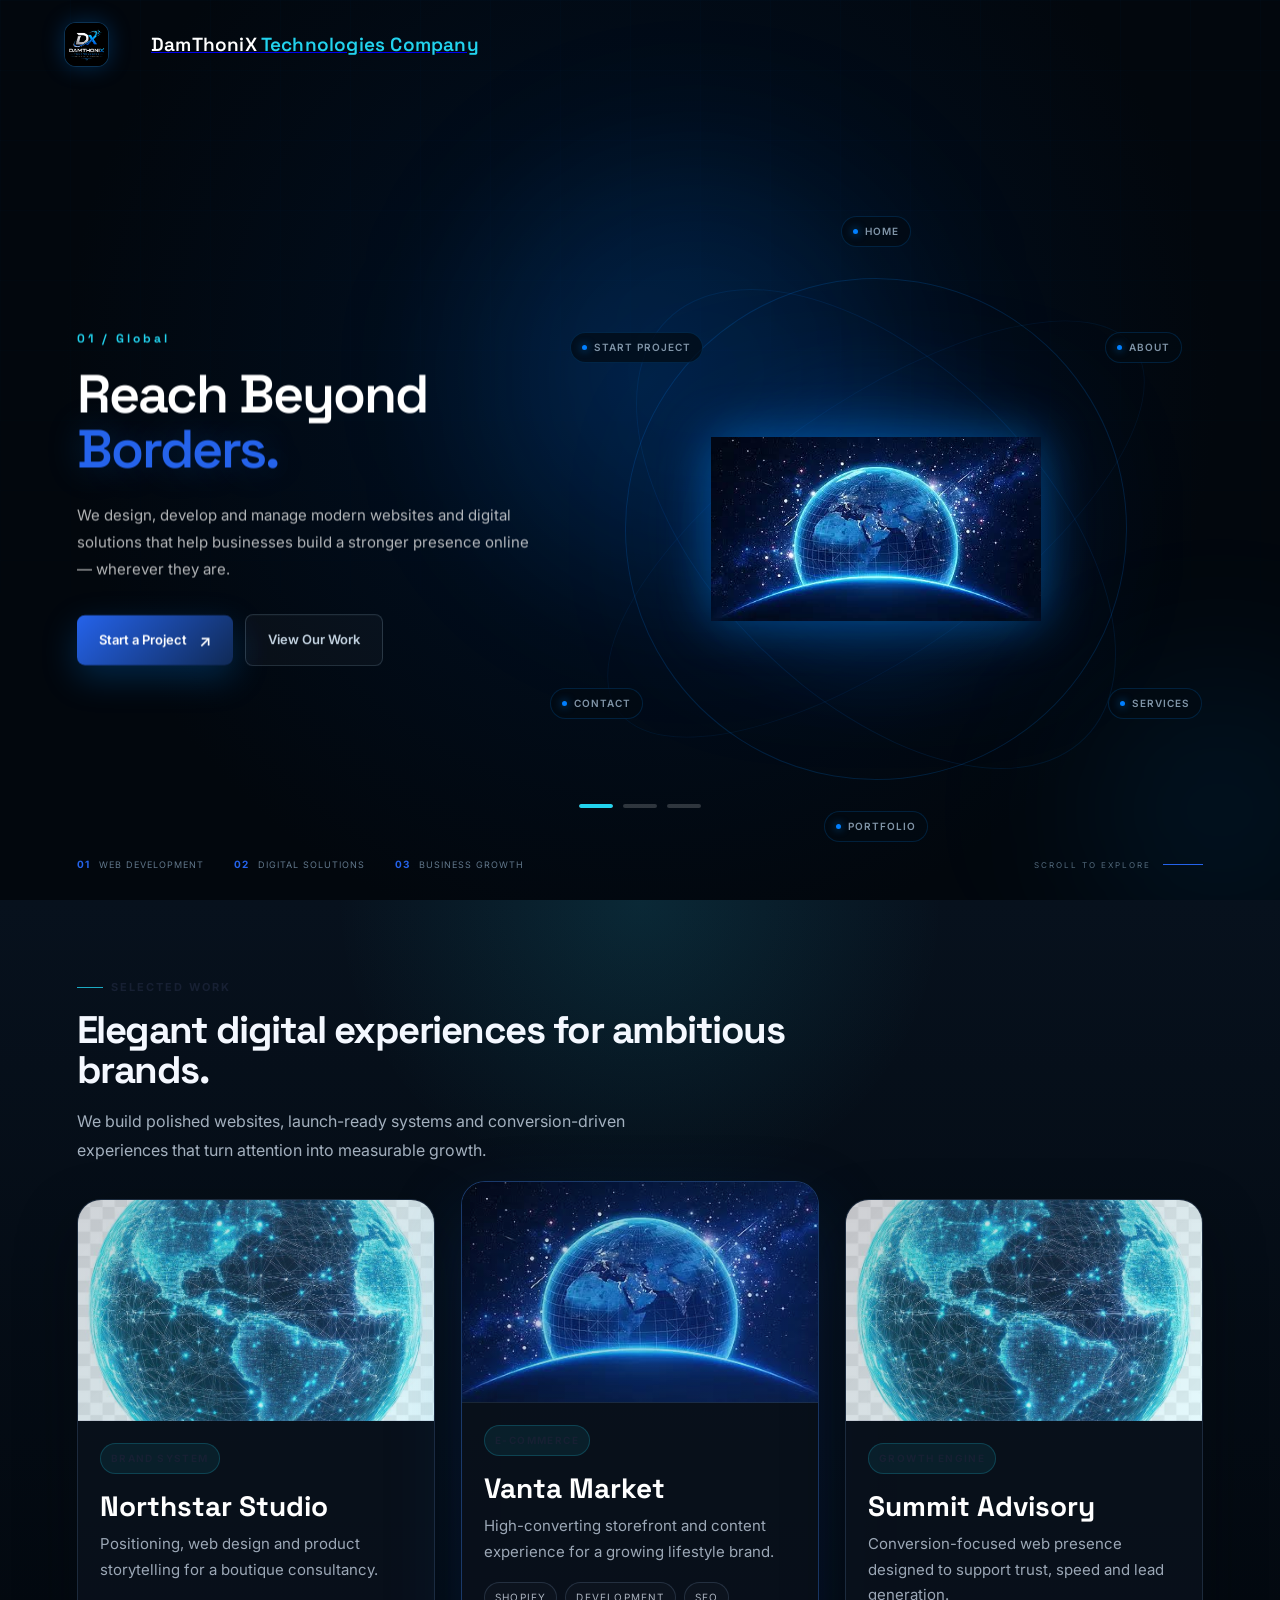
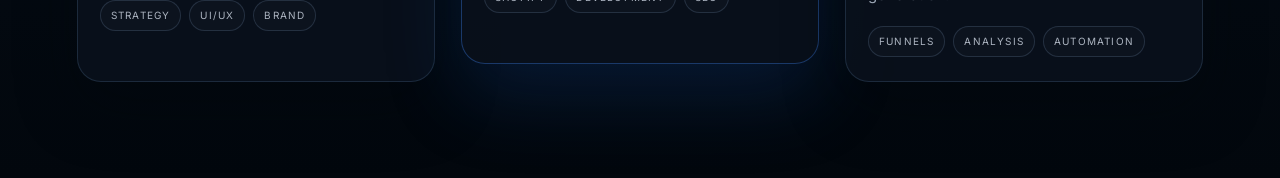
==== index.html @ 6b5bde94 "Add DamThoniX company website" ====
<!DOCTYPE html>
<html lang="en">
<head>
    <meta charset="UTF-8">
    <meta name="viewport" content="width=device-width, initial-scale=1.0">

    <title>DamThoniX Technologies Company</title>

    <meta
        name="description"
        content="DamThoniX Technologies Company builds modern websites and digital solutions for businesses."
    >

    <link rel="stylesheet" href="./css/style.css">
    <link rel="stylesheet" href="./css/brand.css">
</head>

<body>

    <main class="hero" id="hero" data-scene="0">

        <!-- BACKGROUND -->
        <div class="hero-grid" aria-hidden="true"></div>

        <div class="blue-glow glow-one" aria-hidden="true"></div>
        <div class="blue-glow glow-two" aria-hidden="true"></div>

        <!-- HEADER -->
        <header class="top-header">

            <a href="index.html" class="logo">
                <img
                    src="images/DamzyThecx.png"
                    alt="DamThoniX Technologies Company"
                >

                <h1>
                    DamThoniX
                    <span>Technologies Company</span>
                </h1>
            </a>

        </header>


        <!-- HERO VIEWPORT -->
        <div
            class="hero-viewport"
            role="region"
            aria-roledescription="carousel"
            aria-label="DamThoniX introduction"
        >


            <!-- =========================================
                 SCENE 1 — GLOBAL
            ========================================== -->
            <section
                class="hero-scene scene-global"
                data-scene-id="0"
                aria-hidden="false"
            >

                <div class="scene-content">

                    <span class="scene-eyebrow">
                        01 / Global
                    </span>

                    <h2 class="scene-heading">
                        Reach Beyond
                        <span>Borders.</span>
                    </h2>

                    <p class="scene-description">
                        We design, develop and manage modern websites
                        and digital solutions that help businesses build
                        a stronger presence online — wherever they are.
                    </p>

                    <div class="hero-buttons">

                        <a
                            href="contact.html"
                            class="primary-btn"
                        >
                            Start a Project
                            <span aria-hidden="true">↗</span>
                        </a>

                        <a
                            href="portfolio.html"
                            class="secondary-btn"
                        >
                            View Our Work
                        </a>

                    </div>

                </div>


                <!-- GLOBE STAGE -->
                <div class="globe-stage">

                    <!-- ORBITS -->
                    <div class="orbit orbit-one"></div>
                    <div class="orbit orbit-two"></div>
                    <div class="orbit orbit-three"></div>


                    <!-- GLOBE -->
                    <div class="globe-wrapper">

                        <div class="globe-light"></div>

                        <img
                            src="images/glob3.jpeg"
                            alt="Digital world globe"
                            class="globe"
                        >

                    </div>


                    <!-- ORBIT NAVIGATION -->
                    <nav
                        class="orbit-navigation"
                        aria-label="Main navigation"
                    >

                        <a
                            href="index.html"
                            class="orbit-link home-link"
                        >
                            <span class="orbit-dot"></span>
                            <span>Home</span>
                        </a>


                        <a
                            href="about.html"
                            class="orbit-link about-link"
                        >
                            <span class="orbit-dot"></span>
                            <span>About</span>
                        </a>


                        <a
                            href="services.html"
                            class="orbit-link services-link"
                        >
                            <span class="orbit-dot"></span>
                            <span>Services</span>
                        </a>


                        <a
                            href="portfolio.html"
                            class="orbit-link portfolio-link"
                        >
                            <span class="orbit-dot"></span>
                            <span>Portfolio</span>
                        </a>


                        <a
                            href="contact.html"
                            class="orbit-link contact-link"
                        >
                            <span class="orbit-dot"></span>
                            <span>Contact</span>
                        </a>


                        <a
                            href="contact.html"
                            class="orbit-link project-link"
                        >
                            <span class="orbit-dot"></span>
                            <span>Start Project</span>
                        </a>

                    </nav>

                </div>

            </section>



            <!-- =========================================
                 SCENE 2 — BUILD
            ========================================== -->
            <section
                class="hero-scene scene-build"
                data-scene-id="1"
                aria-hidden="true"
            >

                <div class="scene-bg" aria-hidden="true">

                    <div class="scene-bg-image"></div>

                    <div class="scene-light-sweep"></div>

                    <div
                        class="scene-particles"
                        id="buildParticles"
                    ></div>

                </div>

                <div class="scene-overlay"></div>


                <div class="scene-content">

                    <span class="scene-eyebrow">
                        02 / Build
                    </span>

                    <h2 class="scene-heading">
                        We Turn Ideas Into
                        <span>Digital Experiences.</span>
                    </h2>

                    <p class="scene-description">
                        Websites, applications and digital solutions
                        engineered for modern businesses.
                    </p>

                    <div class="hero-buttons">

                        <a
                            href="contact.html"
                            class="primary-btn"
                        >
                            Start a Project
                            <span aria-hidden="true">↗</span>
                        </a>

                        <a
                            href="portfolio.html"
                            class="secondary-btn"
                        >
                            View Our Work
                        </a>

                    </div>

                </div>


                <div
                    class="build-float-ui"
                    aria-hidden="true"
                >

                    <div class="float-card float-card-a">

                        <span class="float-pulse"></span>

                        <span>
                            Deploying build…
                        </span>

                    </div>


                    <div class="float-card float-card-b">

                        <strong>
                            99.98%
                        </strong>

                        <span>
                            Uptime
                        </span>

                    </div>

                </div>

            </section>



            <!-- =========================================
                 SCENE 3 — GROW
            ========================================== -->
            <section
                class="hero-scene scene-grow"
                data-scene-id="2"
                aria-hidden="true"
            >

                <div class="scene-content">

                    <span class="scene-eyebrow">
                        03 / Grow
                    </span>

                    <h2 class="scene-heading">
                        Turn Digital Presence Into
                        <span>Business Growth.</span>
                    </h2>

                    <p class="scene-description">
                        We create digital experiences that help businesses
                        attract customers, build credibility and grow online.
                    </p>

                    <div class="hero-buttons">

                        <a
                            href="contact.html"
                            class="primary-btn"
                        >
                            Start a Project
                            <span aria-hidden="true">↗</span>
                        </a>

                        <a
                            href="portfolio.html"
                            class="secondary-btn"
                        >
                            View Our Work
                        </a>

                    </div>

                </div>


                <!-- GROW VISUAL -->
                <div
                    class="grow-visual"
                    aria-hidden="true"
                >

                    <div
                        class="growth-orbit orbit-growth-one"
                    ></div>

                    <div
                        class="growth-orbit orbit-growth-two"
                    ></div>


                    <div class="growth-card main-growth-card">

                        <div class="growth-card-header">

                            <span>
                                Business Performance
                            </span>

                            <span class="growth-status">
                                Live
                            </span>

                        </div>


                        <div class="growth-number">
                            +84.6%
                        </div>

                        <div class="growth-label">
                            Digital Growth
                        </div>


                        <div class="growth-chart">

                            <svg
                                class="chart-svg"
                                viewBox="0 0 300 130"
                                preserveAspectRatio="none"
                            >

                                <polyline
                                    class="chart-line"
                                    points="8,112 62,90 116,78 170,52 224,34 292,14"
                                />

                                <circle
                                    class="chart-dot"
                                    style="--d:0"
                                    cx="8"
                                    cy="112"
                                    r="4"
                                />

                                <circle
                                    class="chart-dot"
                                    style="--d:1"
                                    cx="62"
                                    cy="90"
                                    r="4"
                                />

                                <circle
                                    class="chart-dot"
                                    style="--d:2"
                                    cx="116"
                                    cy="78"
                                    r="4"
                                />

                                <circle
                                    class="chart-dot"
                                    style="--d:3"
                                    cx="170"
                                    cy="52"
                                    r="4"
                                />

                                <circle
                                    class="chart-dot"
                                    style="--d:4"
                                    cx="224"
                                    cy="34"
                                    r="4"
                                />

                                <circle
                                    class="chart-dot"
                                    style="--d:5"
                                    cx="292"
                                    cy="14"
                                    r="5"
                                />

                            </svg>

                        </div>

                    </div>


                    <div
                        class="growth-card small-growth-card card-one"
                    >

                        <span>
                            New Clients
                        </span>

                        <strong>
                            +42%
                        </strong>

                    </div>


                    <div
                        class="growth-card small-growth-card card-two"
                    >

                        <span>
                            Online Reach
                        </span>

                        <strong>
                            +68%
                        </strong>

                    </div>

                </div>

            </section>

        </div>



        <!-- =========================================
             SCENE CONTROLS
        ========================================== -->
        <div
            class="scene-controls"
            role="tablist"
            aria-label="Hero scenes"
        >

            <button
                type="button"
                class="scene-dot"
                data-goto="0"
                role="tab"
                aria-selected="true"
                aria-controls="hero"
                aria-label="Show Global scene"
            ></button>


            <button
                type="button"
                class="scene-dot"
                data-goto="1"
                role="tab"
                aria-selected="false"
                aria-controls="hero"
                aria-label="Show Build scene"
            ></button>


            <button
                type="button"
                class="scene-dot"
                data-goto="2"
                role="tab"
                aria-selected="false"
                aria-controls="hero"
                aria-label="Show Grow scene"
            ></button>

        </div>


        <span
            class="visually-hidden"
            id="heroSceneAnnouncer"
            aria-live="polite"
        ></span>



        <!-- =========================================
             BOTTOM INFORMATION
        ========================================== -->
        <div class="hero-bottom">

            <div class="bottom-item">

                <strong>
                    01
                </strong>

                <span>
                    Web Development
                </span>

            </div>


            <div class="bottom-item">

                <strong>
                    02
                </strong>

                <span>
                    Digital Solutions
                </span>

            </div>


            <div class="bottom-item">

                <strong>
                    03
                </strong>

                <span>
                    Business Growth
                </span>

            </div>


            <div class="scroll-indicator">

                <span>
                    Scroll to explore
                </span>

                <div class="scroll-line"></div>

            </div>

        </div>

    </main>

    <section class="portfolio-showcase" aria-labelledby="portfolio-heading">
        <div class="portfolio-shell">
            <div class="portfolio-intro">
                <span class="section-kicker">Selected work</span>
                <h3 id="portfolio-heading">Elegant digital experiences for ambitious brands.</h3>
                <p>
                    We build polished websites, launch-ready systems and conversion-driven
                    experiences that turn attention into measurable growth.
                </p>
            </div>

            <div class="portfolio-grid">
                <article class="portfolio-card">
                    <div class="card-visual visual-one" aria-hidden="true"></div>
                    <div class="card-body">
                        <span class="card-tag">Brand System</span>
                        <h4>Northstar Studio</h4>
                        <p>Positioning, web design and product storytelling for a boutique consultancy.</p>
                        <ul>
                            <li>Strategy</li>
                            <li>UI/UX</li>
                            <li>Brand</li>
                        </ul>
                    </div>
                </article>

                <article class="portfolio-card featured-card">
                    <div class="card-visual visual-two" aria-hidden="true"></div>
                    <div class="card-body">
                        <span class="card-tag">E-commerce</span>
                        <h4>Vanta Market</h4>
                        <p>High-converting storefront and content experience for a growing lifestyle brand.</p>
                        <ul>
                            <li>Shopify</li>
                            <li>Development</li>
                            <li>SEO</li>
                        </ul>
                    </div>
                </article>

                <article class="portfolio-card">
                    <div class="card-visual visual-three" aria-hidden="true"></div>
                    <div class="card-body">
                        <span class="card-tag">Growth Engine</span>
                        <h4>Summit Advisory</h4>
                        <p>Conversion-focused web presence designed to support trust, speed and lead generation.</p>
                        <ul>
                            <li>Funnels</li>
                            <li>Analysis</li>
                            <li>Automation</li>
                        </ul>
                    </div>
                </article>
            </div>
        </div>
    </section>

    <script src="./js/script.js"></script>

</body>
</html>
---- css/style.css ----
/* =========================================
   DAMTHONIX TECHNOLOGIES
   HERO DESIGN
========================================= */

@import url('https://fonts.googleapis.com/css2?family=Inter:wght@400;500;600;700&family=Space+Grotesk:wght@400;500;600;700&display=swap');

/* =========================================
   DESIGN TOKENS
   Referenced by the shared logo / nav / button
   rules below but previously never defined,
   which left the logo colour invalid.
========================================= */

:root {
    --font-body: "Inter", sans-serif;
    --font-display: "Space Grotesk", sans-serif;
    --font-mono: "Inter", sans-serif;

    --ink: var(--color-white);
    --ink-muted: rgba(255, 255, 255, 0.62);
    --ink-dim: rgba(255, 255, 255, 0.42);

    --radius: 6px;
}


/* =========================================
   SHARED HEADER / NAV (unchanged)
========================================= */

.logo{
  display:flex;
  align-items:center;
  gap: 42px;
}

/* logo sizing lives in css/brand.css, shared by every page */
.logo img{ width: 43px; }

.logo h1{
  font-family:var(--font-display);
  font-size:19px;
  font-weight:600;
  letter-spacing:.01em;
  color:var(--ink);
}

.logo h1 span{ color:var(--color-soft-cyan); }

nav{
  display:flex;
  align-items:center;
  gap:40px;
}

nav a{
  position:relative;
  text-decoration:none;
  font-family:var(--font-mono);
  font-size:30px;
  letter-spacing:.20em;
  text-transform:uppercase;
  color:var(--ink-muted);
  transition:color .3s ease;
  padding-bottom:4px;
}

nav a::after{
  content:"";
  position:absolute;
  left:0; bottom:0;
  width:0;
  height:1px;
    background:var(--color-soft-cyan);
  transition:width .3s ease;
}

nav a:hover{ color:var(--ink); }
nav a:hover::after{ width:100%; }

.btn{
  display:inline-flex;
  align-items:center;
  gap:10px;
  padding:13px 28px;
  background:transparent;
    color:var(--color-soft-cyan);
  text-decoration:none;
    border:1px solid var(--color-electric-blue);
  border-radius:var(--radius);
  font-family:var(--font-mono);
  font-size:12px;
  letter-spacing:.12em;
  text-transform:uppercase;
  transition:all .35s ease;
  cursor:pointer;
}

.btn:hover{
    background:var(--color-royal-blue);
    color:var(--color-white);
  transform:translateY(-2px);
    box-shadow:0 10px 30px -8px rgba(37,99,235,.4);
}

.btn.solid{
    background:var(--color-royal-blue);
    color:var(--color-white);
}
.btn.solid:hover{
    background:var(--color-electric-blue);
}

.menu-btn{
  display:none;
    color:var(--color-soft-cyan);
  font-size:26px;
  cursor:pointer;
  background: white;
  border:none;
}

.visually-hidden{
  position:absolute;
  width:1px; height:1px;
  padding:0; margin:-1px;
  overflow:hidden;
  clip:rect(0,0,0,0);
  white-space:nowrap;
  border:0;
}


/* =========================================
   HERO — BASE
========================================= */

.hero {
    --hero-blue: var(--color-royal-blue);
    --hero-blue-2: var(--color-soft-cyan);
    --hero-blue-deep: var(--color-deep-navy);
    --hero-bg: #02070d;
    --hero-ink: #ffffff;
    --hero-ink-dim: rgba(255, 255, 255, 0.7);
    --scene-duration: 7s;

    position: relative;
    min-height: 100vh;
    width: 100%;
    max-width: 100vw;
    overflow: hidden;

    background:
        radial-gradient(
            circle at 50% 42%,
            rgba(0, 120, 255, 0.16) 0%,
            rgba(0, 20, 45, 0.42) 32%,
            rgba(2, 7, 13, 0.94) 70%,
            var(--hero-bg) 100%
        ),
        var(--hero-bg);

    isolation: isolate;
}

@media (prefers-reduced-motion: reduce) {
    .hero { --scene-duration: 0s; }
}


/* AMBIENT GRID + GLOWS — GLOBAL scene only */

.hero-grid {
    position: absolute;
    inset: 0;
    z-index: 0;
    opacity: 0.22;
    background-image:
        linear-gradient(rgba(0, 132, 255, 0.08) 1px, transparent 1px),
        linear-gradient(90deg, rgba(0, 132, 255, 0.08) 1px, transparent 1px);
    background-size: 70px 70px;
    mask-image: linear-gradient(to bottom, black, transparent 85%);
    transition: opacity 1s ease;
}

.blue-glow {
    position: absolute;
    border-radius: 50%;
    pointer-events: none;
    filter: blur(80px);
    z-index: 0;
    transition: opacity 1s ease;
}

.glow-one {
    width: 420px;
    height: 420px;
    top: 18%;
    left: 38%;
    background: rgba(0, 115, 255, 0.10);
}

.glow-two {
    width: 280px;
    height: 280px;
    right: -80px;
    bottom: -50px;
    background: rgba(0, 153, 255, 0.08);
}

.hero[data-scene="1"] .hero-grid,
.hero[data-scene="2"] .hero-grid,
.hero[data-scene="1"] .blue-glow,
.hero[data-scene="2"] .blue-glow {
    opacity: 0;
}


/* =========================================
   TOP HEADER
========================================= */

.top-header {
    position: relative;
    z-index: 20;
    width: 100%;
    padding: 18px 5vw;
    display: flex;
    align-items: center;
    justify-content: space-between;
}


/* =========================================
   VIEWPORT + SCENES
========================================= */

.hero-viewport {
    position: relative;
    z-index: 6;
    width: 100%;
    min-height: calc(100vh - 90px);
}

.hero-scene {
    position: absolute;
    inset: 0;
    overflow: hidden;

    opacity: 0;
    visibility: hidden;
    pointer-events: none;

    transform: scale(1.025);
    transform-origin: center;
    will-change: opacity, transform;

    transition:
        opacity 1.1s ease,
        transform 1.5s cubic-bezier(.22,.61,.36,1),
        visibility 1.1s ease;
}

.hero[data-scene="0"] .scene-global,
.hero[data-scene="1"] .scene-build,
.hero[data-scene="2"] .scene-grow {
    opacity: 1;
    visibility: visible;
    pointer-events: auto;
    transform: scale(1);
}


/* SCENE CONTENT (shared) */

.scene-content {
    position: absolute;
    z-index: 10;
    left: 6vw;
    top: 50%;
    width: min(520px, 42vw);
    transform: translateY(-50%);
}

.scene-eyebrow {
    display: inline-flex;
    align-items: center;
    gap: 10px;
    margin-bottom: 20px;
    color: var(--hero-blue-2);
    font-family: "Space Grotesk", sans-serif;
    font-size: 12px;
    font-weight: 700;
    letter-spacing: 3px;
}

.scene-heading {
    font-family: "Space Grotesk", sans-serif;
    font-size: clamp(38px, 4.2vw, 66px);
    line-height: 1.02;
    letter-spacing: -2px;
    font-weight: 600;
    color: var(--hero-ink);
    margin: 0;
}

.scene-heading span {
    display: block;
    color: var(--hero-blue);
    text-shadow: 0 0 35px rgba(0, 140, 255, 0.25);
}

.scene-description {
    max-width: 460px;
    margin-top: 24px;
    color: var(--hero-ink-dim);
    font-size: 15px;
    line-height: 1.8;
}


/* =========================================
   BUTTONS
========================================= */

.hero-buttons {
    display: flex;
    align-items: center;
    gap: 12px;
    margin-top: 32px;
    flex-wrap: wrap;
}

.primary-btn,
.secondary-btn {
    min-height: 50px;
    display: inline-flex;
    align-items: center;
    justify-content: center;
    padding: 0 22px;
    border-radius: 8px;
    font-family: "Inter", sans-serif;
    font-size: 13px;
    font-weight: 600;
    text-decoration: none;
    transition: transform 0.3s ease, box-shadow 0.3s ease, background 0.3s ease, border-color .3s ease;
}

.primary-btn {
    gap: 12px;
    background: linear-gradient(135deg, var(--hero-blue), var(--hero-blue-deep));
    color: #ffffff;
    box-shadow: 0 12px 35px rgba(0, 140, 255, 0.25);
}

.primary-btn span { font-size: 16px; }

.primary-btn:hover,
.primary-btn:focus-visible {
    transform: translateY(-3px);
    box-shadow: 0 16px 42px rgba(0, 140, 255, 0.4);
}

.secondary-btn {
    border: 1px solid rgba(160, 190, 215, 0.22);
    color: #c3d3e1;
    background: rgba(255, 255, 255, 0.03);
    backdrop-filter: blur(10px);
}

.secondary-btn:hover,
.secondary-btn:focus-visible {
    transform: translateY(-3px);
    border-color: rgba(0, 140, 255, 0.5);
    color: #ffffff;
}

.primary-btn:focus-visible,
.secondary-btn:focus-visible,
.scene-dot:focus-visible {
    outline: 2px solid var(--hero-blue-2);
    outline-offset: 3px;
}


/* =========================================
   SCENE 1 — GLOBE STAGE
========================================= */

.globe-stage {
    position: absolute;
    width: min(680px, 55vw);
    height: min(680px, 55vw);
    top: 50%;
    right: 5vw;
    /* --mx/--my are written to .hero by js/script.js and inherit down here */
    transform:
        translateY(-45%)
        translate(calc(var(--mx, 0) * -10px), calc(var(--my, 0) * -10px));
    z-index: 5;
}

.globe-wrapper {
    position: absolute;
    width: 330px;
    height: 330px;
    top: 50%;
    left: 50%;
    transform: translate(-50%, -50%);
    display: grid;
    place-items: center;
    z-index: 5;
}

.globe {
    width: 100%;
    height: 100%;
    object-fit: contain;
    filter:
        drop-shadow(0 0 25px rgba(0, 140, 255, 0.45))
        drop-shadow(0 0 70px rgba(0, 100, 255, 0.15));
    animation: globeFloat 5s ease-in-out infinite;
}

.globe-light {
    position: absolute;
    width: 85%;
    height: 85%;
    border-radius: 50%;
    background: rgba(0, 130, 255, 0.13);
    filter: blur(45px);
    z-index: -1;
    animation: glowPulse 4s ease-in-out infinite;
}

.orbit {
    position: absolute;
    top: 50%;
    left: 50%;
    border: 1px solid rgba(0, 140, 255, 0.18);
    border-radius: 50%;
    transform: translate(-50%, -50%) rotate(-12deg);
    pointer-events: none;
}

.orbit-one { width: 500px; height: 500px; }
.orbit-two {
    width: 590px; height: 330px;
    border-color: rgba(0, 140, 255, 0.11);
    transform: translate(-50%, -50%) rotate(45deg);
}
.orbit-three {
    width: 630px; height: 250px;
    border-color: rgba(0, 140, 255, 0.08);
    transform: translate(-50%, -50%) rotate(-35deg);
}

.orbit-navigation {
    position: absolute;
    inset: 0;
    z-index: 15;
    animation: orbitRotation 24s linear infinite;

    /* the nav layer itself must not swallow clicks meant for the links */
    pointer-events: none;
}

.orbit-link {
    position: absolute;
    display: flex;
    align-items: center;
    gap: 7px;
    padding: 7px 11px;
    border: 1px solid rgba(0, 140, 255, 0.18);
    border-radius: 50px;
    background: rgba(2, 10, 18, 0.72);
    backdrop-filter: blur(10px);
    color: #8095a8;
    font-size: 10px;
    font-weight: 600;
    letter-spacing: 1px;
    text-transform: uppercase;
    text-decoration: none;
    cursor: pointer;
    transition: color 0.3s ease, border-color 0.3s ease, box-shadow 0.3s ease, background 0.3s ease;
    animation: counterRotation 24s linear infinite;

    /* keep every orbit label painted above the globe, orbits and glow */
    z-index: 2;

    /* the actual navigation items MUST stay clickable while the orbit spins */
    pointer-events: auto;
}

.orbit-link:hover,
.orbit-link:focus-visible {
    color: #ffffff;
    border-color: rgba(0, 140, 255, 0.65);
    background: rgba(0, 60, 120, 0.85);
    box-shadow: 0 0 22px rgba(0, 140, 255, 0.45);
    outline: none;
}

.orbit-link:focus-visible {
    outline: 2px solid var(--hero-blue-2);
    outline-offset: 3px;
}

.orbit-dot {
    width: 5px; height: 5px;
    flex-shrink: 0;
    border-radius: 50%;
    background: #007fff;
    box-shadow: 0 0 8px rgba(0, 140, 255, 0.8);
}

/*
   `translate` is used instead of `transform` for the centred items:
   the counterRotation animation writes to `transform`, so a
   `transform: translateX(-50%)` here would be overwritten every frame
   and the label would drift off-centre while the orbit spins.
*/
.home-link { top: 4%; left: 50%; translate: -50% 0; }
.about-link { top: 21%; right: 5%; }
.services-link { bottom: 22%; right: 2%; }
.portfolio-link { bottom: 4%; left: 50%; translate: -50% 0; }
.contact-link { bottom: 22%; left: 2%; }
.project-link { top: 21%; left: 5%; }


/* =========================================
   SCENE 2 — BUILD (cinematic background)
========================================= */

.scene-build { background: #04090f; }

.scene-bg {
    position: absolute;
    inset: -4%;
    z-index: 1;
    overflow: hidden;
}

.scene-bg-image {
    position: absolute;
    inset: 0;
    background-image: url("../images/world1.jpeg");
    background-size: cover;
    background-position: 60% center;
    background-repeat: no-repeat;
    will-change: transform;
    animation: kenBurns 21s ease-in-out infinite alternate;
}

.scene-light-sweep {
    position: absolute;
    top: -20%;
    left: -30%;
    width: 60%;
    height: 140%;
    background: linear-gradient(
        75deg,
        transparent 0%,
        rgba(93, 170, 255, 0.16) 45%,
        transparent 70%
    );
    mix-blend-mode: screen;
    animation: lightSweep 9s ease-in-out infinite;
    will-change: transform;
}

.scene-particles {
    position: absolute;
    inset: 0;
    z-index: 2;
    pointer-events: none;
}

.scene-particles span {
    position: absolute;
    bottom: -10px;
    width: var(--size, 3px);
    height: var(--size, 3px);
    border-radius: 50%;
    background: rgba(150, 200, 255, 0.8);
    box-shadow: 0 0 6px rgba(93, 170, 255, 0.8);
    opacity: 0;
    animation: particleRise var(--dur, 9s) linear infinite;
    animation-delay: var(--delay, 0s);
    will-change: transform, opacity;
}

.scene-overlay {
    position: absolute;
    inset: 0;
    z-index: 3;
    background: linear-gradient(
        90deg,
        rgba(2, 7, 18, 0.96) 0%,
        rgba(2, 7, 18, 0.82) 38%,
        rgba(2, 7, 18, 0.42) 68%,
        rgba(2, 7, 18, 0.22) 100%
    );
}

.scene-build .scene-content { z-index: 10; }

.build-float-ui {
    position: absolute;
    z-index: 10;
    right: 6vw;
    bottom: 14%;
    display: flex;
    flex-direction: column;
    gap: 14px;
    align-items: flex-end;
}

.float-card {
    display: flex;
    align-items: center;
    gap: 10px;
    padding: 12px 18px;
    border-radius: 14px;
    background: rgba(8, 18, 30, 0.72);
    border: 1px solid rgba(93, 170, 255, 0.2);
    backdrop-filter: blur(14px);
    color: rgba(255, 255, 255, 0.85);
    font-size: 12px;
    font-weight: 600;
    box-shadow: 0 20px 45px rgba(0, 0, 0, 0.35);
    animation: floatCard 5s ease-in-out infinite;
}

.float-card-b { animation-delay: .8s; }

.float-pulse {
    width: 8px; height: 8px;
    border-radius: 50%;
    background: #4da3ff;
    box-shadow: 0 0 10px #4da3ff;
    animation: statusPulse 1.8s infinite;
}

.float-card-b strong {
    font-size: 16px;
    color: #ffffff;
    margin-right: 6px;
}

.float-card-b span {
    color: rgba(255, 255, 255, 0.55);
    font-weight: 500;
    font-size: 11px;
    text-transform: uppercase;
    letter-spacing: 1px;
}


/* =========================================
   SCENE 3 — GROW
========================================= */

.scene-grow {
    background:
        radial-gradient(circle at 75% 50%, rgba(0, 119, 255, 0.16), transparent 35%),
        linear-gradient(120deg, #02050b 0%, #06101d 50%, #02050b 100%);
}

.scene-grow .scene-content { z-index: 10; }

.grow-visual {
    position: absolute;
    z-index: 5;
    right: 5vw;
    top: 50%;
    width: min(600px, 46vw);
    height: 560px;
    transform: translateY(-50%);
}

.main-growth-card {
    position: absolute;
    top: 50%;
    left: 50%;
    width: 420px;
    min-height: 300px;
    padding: 28px;
    transform: translate(-50%, -50%) perspective(1000px) rotateY(-8deg) rotateX(3deg);
    background: linear-gradient(145deg, rgba(16, 31, 51, 0.95), rgba(4, 11, 20, 0.96));
    border: 1px solid rgba(77, 163, 255, 0.22);
    border-radius: 22px;
    box-shadow: 0 30px 90px rgba(0, 0, 0, 0.55), 0 0 70px rgba(0, 119, 255, 0.12);
    backdrop-filter: blur(18px);
    animation: growthFloat 5s ease-in-out infinite;
}

.growth-card-header {
    display: flex;
    justify-content: space-between;
    align-items: center;
    margin-bottom: 30px;
    font-size: 10px;
    font-weight: 700;
    letter-spacing: 2px;
    color: rgba(255, 255, 255, 0.5);
}

.growth-status {
    padding: 6px 10px;
    border-radius: 20px;
    color: #75b7ff;
    background: rgba(77, 163, 255, 0.1);
    border: 1px solid rgba(77, 163, 255, 0.18);
}

.growth-number {
    font-family: "Space Grotesk", sans-serif;
    font-size: 50px;
    font-weight: 700;
    letter-spacing: -2px;
    color: #ffffff;
}

.growth-label {
    margin-top: 4px;
    font-size: 13px;
    color: rgba(255, 255, 255, 0.45);
}

.growth-chart {
    position: relative;
    width: 100%;
    height: 130px;
    margin-top: 20px;
}

.chart-svg { width: 100%; height: 100%; overflow: visible; }

.chart-line {
    fill: none;
    stroke: var(--hero-blue-2);
    stroke-width: 3;
    stroke-linecap: round;
    stroke-linejoin: round;
    filter: drop-shadow(0 0 6px rgba(77, 163, 255, 0.7));
    stroke-dasharray: 420;
    stroke-dashoffset: 420;
}

.hero[data-scene="2"] .chart-line {
    animation: drawLine 1.8s ease forwards .3s;
}

.chart-dot {
    fill: #ffffff;
    filter: drop-shadow(0 0 6px rgba(77, 163, 255, 0.9));
    opacity: 0;
    transform-origin: center;
}

.hero[data-scene="2"] .chart-dot {
    animation: dotPop .5s ease forwards;
    animation-delay: calc(.4s + (var(--d) * .28s));
}

.small-growth-card {
    position: absolute;
    padding: 16px 20px;
    min-width: 150px;
    background: rgba(8, 18, 30, 0.9);
    border: 1px solid rgba(77, 163, 255, 0.18);
    border-radius: 16px;
    box-shadow: 0 20px 50px rgba(0, 0, 0, 0.4);
    backdrop-filter: blur(12px);
    animation: smallCardFloat 4s ease-in-out infinite;
}

.small-growth-card span {
    display: block;
    margin-bottom: 8px;
    font-size: 9px;
    letter-spacing: 2px;
    text-transform: uppercase;
    color: rgba(255, 255, 255, 0.42);
}

.small-growth-card strong {
    font-family: "Space Grotesk", sans-serif;
    font-size: 25px;
    color: #ffffff;
}

.card-one { top: 60px; right: 0; animation-delay: 0.5s; }
.card-one strong { color: #61adff; }
.card-two { bottom: 60px; left: 0; animation-delay: 1s; }
.card-two strong { color: #d8b65a; }

.growth-orbit {
    position: absolute;
    border: 1px solid rgba(77, 163, 255, 0.12);
    border-radius: 50%;
    pointer-events: none;
}

.orbit-growth-one {
    width: 480px; height: 480px;
    top: 50%; left: 50%;
    transform: translate(-50%, -50%) rotate(20deg);
    animation: orbitRotate 18s linear infinite;
}

.orbit-growth-two {
    width: 600px; height: 270px;
    top: 50%; left: 50%;
    border-color: rgba(212, 175, 55, 0.08);
    transform: translate(-50%, -50%) rotate(-20deg);
    animation: orbitRotateReverse 22s linear infinite;
}


/* =========================================
   SCENE CONTROLS (dots)
========================================= */

.scene-controls {
    position: absolute;
    left: 50%;
    bottom: 92px;
    transform: translateX(-50%);
    z-index: 20;
    display: flex;
    gap: 10px;
}

.scene-dot {
    position: relative;
    width: 34px;
    height: 4px;
    border-radius: 3px;
    border: none;
    background: rgba(255, 255, 255, 0.18);
    cursor: pointer;
    overflow: hidden;
    padding: 0;
}

.scene-dot::after {
    content: "";
    position: absolute;
    inset: 0;
    width: 0%;
    background: var(--hero-blue-2);
    border-radius: 3px;
}

.scene-dot.is-active::after {
    animation: fillDot var(--scene-duration, 7s) linear forwards;
}

.scene-dot.is-active {
    background: rgba(255, 255, 255, 0.3);
}


/* =========================================
   BOTTOM INFORMATION
========================================= */

.hero-bottom {
    position: absolute;
    left: 6vw;
    right: 6vw;
    bottom: 28px;
    z-index: 20;
    display: flex;
    align-items: center;
    gap: 30px;
}

.bottom-item {
    display: flex;
    align-items: center;
    gap: 9px;
    color: #61778b;
    font-size: 9px;
    text-transform: uppercase;
    letter-spacing: 1px;
}

.bottom-item strong {
    color: var(--hero-blue);
    font-size: 10px;
}

.scroll-indicator {
    margin-left: auto;
    display: flex;
    align-items: center;
    gap: 12px;
    color: #52697c;
    font-size: 8px;
    letter-spacing: 2px;
    text-transform: uppercase;
}

.scroll-line { width: 40px; height: 1px; background: var(--hero-blue); }


/* =========================================
   ANIMATIONS
========================================= */

@keyframes globeFloat {
    0%, 100% { transform: translateY(0) scale(1); }
    50% { transform: translateY(-8px) scale(1.015); }
}

@keyframes glowPulse {
    0%, 100% { opacity: 0.55; transform: scale(0.9); }
    50% { opacity: 1; transform: scale(1.05); }
}

@keyframes orbitRotation { from { transform: rotate(0deg); } to { transform: rotate(360deg); } }
@keyframes counterRotation { from { transform: rotate(0deg); } to { transform: rotate(-360deg); } }

@keyframes statusPulse {
    0%, 100% { opacity: 1; transform: scale(1); }
    50% { opacity: 0.45; transform: scale(0.7); }
}

@keyframes kenBurns {
    0% { transform: scale(1) translate(0, 0); }
    100% { transform: scale(1.12) translate(-1.5%, -1%); }
}

@keyframes lightSweep {
    0%, 100% { transform: translateX(0) rotate(0deg); opacity: .5; }
    50% { transform: translateX(60%) rotate(3deg); opacity: 1; }
}

@keyframes particleRise {
    0% { transform: translateY(0); opacity: 0; }
    10% { opacity: .8; }
    90% { opacity: .5; }
    100% { transform: translateY(-70vh); opacity: 0; }
}

@keyframes floatCard {
    0%, 100% { transform: translateY(0); }
    50% { transform: translateY(-8px); }
}

@keyframes growthFloat {
    0%, 100% { transform: translate(-50%, -50%) perspective(1000px) rotateY(-8deg) rotateX(3deg) translateY(0); }
    50% { transform: translate(-50%, -50%) perspective(1000px) rotateY(-8deg) rotateX(3deg) translateY(-12px); }
}

@keyframes smallCardFloat {
    0%, 100% { transform: translateY(0); }
    50% { transform: translateY(-10px); }
}

@keyframes orbitRotate { from { transform: translate(-50%, -50%) rotate(20deg); } to { transform: translate(-50%, -50%) rotate(380deg); } }
@keyframes orbitRotateReverse { from { transform: translate(-50%, -50%) rotate(-20deg); } to { transform: translate(-50%, -50%) rotate(-380deg); } }

@keyframes drawLine { to { stroke-dashoffset: 0; } }
@keyframes dotPop { from { opacity: 0; transform: scale(.4); } to { opacity: 1; transform: scale(1); } }

@keyframes fillDot { from { width: 0%; } to { width: 100%; } }


/* =========================================
   REDUCED MOTION
========================================= */

@media (prefers-reduced-motion: reduce) {
    .globe, .globe-light, .orbit-navigation, .orbit-link, .float-pulse,
    .scene-bg-image, .scene-light-sweep, .scene-particles span,
    .float-card, .main-growth-card, .small-growth-card,
    .growth-orbit, .scene-dot.is-active::after {
        animation: none !important;
    }
    .hero-scene { transition: opacity .6s ease !important; transform: none !important; }
}

/* =========================================
   PORTFOLIO SHOWCASE
========================================= */

.portfolio-showcase {
    position: relative;
    padding: 70px 6vw 96px;
    background:
        radial-gradient(circle at top, rgba(34, 211, 238, 0.12), transparent 28%),
        linear-gradient(180deg, #07111d 0%, #02070d 100%);
}

.portfolio-shell {
    max-width: 1280px;
    margin: 0 auto;
}

.portfolio-intro {
    max-width: 720px;
    margin-bottom: 34px;
}

.section-kicker {
    display: inline-flex;
    align-items: center;
    gap: 8px;
    margin-bottom: 14px;
    color: var(--hero-blue-2);
    font-size: 11px;
    font-weight: 700;
    letter-spacing: 2px;
    text-transform: uppercase;
}

.section-kicker::before {
    content: "";
    width: 26px;
    height: 1px;
    background: rgba(34, 211, 238, 0.8);
}

.portfolio-intro h3 {
    margin: 0;
    color: #f4f8ff;
    font-family: "Space Grotesk", sans-serif;
    font-size: clamp(32px, 3vw, 52px);
    line-height: 1.06;
    letter-spacing: -1.5px;
}

.portfolio-intro p {
    margin-top: 16px;
    max-width: 620px;
    color: rgba(203, 216, 231, 0.8);
    font-size: 16px;
    line-height: 1.8;
}

.portfolio-grid {
    display: grid;
    grid-template-columns: repeat(3, minmax(0, 1fr));
    gap: 26px;
}

.portfolio-card {
    position: relative;
    overflow: hidden;
    border: 1px solid rgba(118, 166, 214, 0.18);
    border-radius: 24px;
    background: rgba(10, 18, 29, 0.8);
    box-shadow: 0 25px 60px rgba(2, 7, 13, 0.38);
    transition: transform 0.3s ease, border-color 0.3s ease, box-shadow 0.3s ease;
}

.portfolio-card:hover,
.portfolio-card:focus-within {
    transform: translateY(-8px);
    border-color: rgba(34, 211, 238, 0.5);
    box-shadow: 0 28px 70px rgba(11, 100, 190, 0.18);
}

.card-visual {
    height: 220px;
    border-bottom: 1px solid rgba(118, 166, 214, 0.14);
    background-size: cover;
    background-position: center;
}

.visual-one {
    background:
        linear-gradient(135deg, rgba(18, 36, 58, 0.2), rgba(34, 211, 238, 0.14)),
        url("../images/world1.jpeg") center/cover no-repeat;
}

.visual-two {
    background:
        linear-gradient(135deg, rgba(10, 20, 35, 0.18), rgba(37, 99, 235, 0.24)),
        url("../images/glob3.jpeg") center/cover no-repeat;
}

.visual-three {
    background:
        linear-gradient(135deg, rgba(15, 18, 38, 0.2), rgba(34, 211, 238, 0.12)),
        url("../images/world1.jpeg") center/cover no-repeat;
}

.card-body {
    padding: 22px 22px 24px;
}

.card-tag {
    display: inline-flex;
    padding: 7px 10px;
    border-radius: 999px;
    background: rgba(34, 211, 238, 0.08);
    border: 1px solid rgba(34, 211, 238, 0.2);
    color: var(--hero-blue-2);
    font-size: 10px;
    font-weight: 700;
    letter-spacing: 1.4px;
    text-transform: uppercase;
}

.card-body h4 {
    margin: 16px 0 8px;
    color: #ffffff;
    font-size: 28px;
    line-height: 1.2;
    font-family: "Space Grotesk", sans-serif;
}

.card-body p {
    margin: 0;
    color: rgba(203, 216, 231, 0.76);
    font-size: 15px;
    line-height: 1.7;
}

.card-body ul {
    display: flex;
    flex-wrap: wrap;
    gap: 8px;
    margin: 18px 0 0;
    padding: 0;
    list-style: none;
}

.card-body li {
    padding: 7px 10px;
    border-radius: 999px;
    border: 1px solid rgba(143, 176, 221, 0.18);
    background: rgba(255, 255, 255, 0.02);
    color: rgba(234, 242, 255, 0.72);
    font-size: 10px;
    letter-spacing: 1.2px;
    text-transform: uppercase;
}

.featured-card {
    transform: translateY(-18px);
    border-color: rgba(59, 130, 246, 0.36);
    box-shadow: 0 32px 74px rgba(18, 73, 150, 0.25);
}

.featured-card:hover,
.featured-card:focus-within {
    transform: translateY(-24px);
}


/* =========================================
   RESPONSIVE
========================================= */

@media (max-width: 1100px) {
    .scene-content { width: 46vw; }
    .globe-stage { width: 560px; height: 560px; right: -20px; }
    .globe-wrapper { width: 280px; height: 280px; }
    .orbit-one { width: 440px; height: 440px; }
    .orbit-two { width: 510px; height: 290px; }
    .orbit-three { width: 550px; height: 220px; }
    .grow-visual { width: 52vw; }
    .main-growth-card { width: 380px; }
}

@media (max-width: 850px) {

    .hero { min-height: 1000px; }
    .top-header { padding: 22px 5vw; }
    .hero-viewport { min-height: 940px; }

    .scene-content {
        position: relative;
        top: auto; left: auto;
        width: 90%;
        margin: 50px auto 0;
        transform: none;
        text-align: center;
    }

    .scene-eyebrow { justify-content: center; }
    .scene-description { margin-left: auto; margin-right: auto; }
    .hero-buttons { justify-content: center; }

    .globe-stage {
        width: 560px; height: 560px;
        position: absolute;
        top: 660px; right: 50%;
        transform:
            translate(50%, -50%)
            translate(calc(var(--mx, 0) * -6px), calc(var(--my, 0) * -6px));
    }

    .grow-visual {
        top: auto; right: auto; bottom: -60px; left: 50%;
        width: 92vw; height: 420px;
        transform: translateX(-50%) scale(0.78);
    }

    .build-float-ui { right: 4vw; bottom: 8%; }

    .hero-bottom { display: none; }
    .scene-controls { bottom: 34px; }
}

@media (max-width: 600px) {

    .hero { min-height: 900px; }
    .hero-viewport { min-height: 860px; }

    .scene-content { margin-top: 40px; }

    .scene-heading {
        font-size: clamp(34px, 10vw, 48px);
        letter-spacing: -1.5px;
    }

    .scene-description { font-size: 13px; line-height: 1.7; }

    .hero-buttons { flex-direction: column; width: 100%; }
    .primary-btn, .secondary-btn { width: 100%; }

    .globe-stage { width: 380px; height: 380px; top: 640px; }
    .globe-wrapper { width: 200px; height: 200px; }
    .orbit-one { width: 320px; height: 320px; }
    .orbit-two { width: 360px; height: 210px; }
    .orbit-three { width: 380px; height: 160px; }
    .orbit-link { padding: 5px 8px; font-size: 7px; letter-spacing: 0.7px; }
    .orbit-dot { width: 4px; height: 4px; }

    .grow-visual { bottom: -90px; transform: translateX(-50%) scale(0.62); }
    .main-growth-card { width: 340px; padding: 22px; }
    .growth-number { font-size: 40px; }

    .build-float-ui { display: none; }

    .scene-controls { bottom: 22px; }
}

@media (max-width: 900px) {
    .portfolio-grid {
        grid-template-columns: 1fr;
    }

    .featured-card {
        transform: none;
    }

    .featured-card:hover,
    .featured-card:focus-within {
        transform: translateY(-10px);
    }
}

@media (max-width: 520px) {
    .portfolio-showcase {
        padding-top: 56px;
        padding-bottom: 72px;
    }

    .portfolio-intro p {
        font-size: 14px;
    }

    .card-body h4 {
        font-size: 24px;
    }
}
---- css/brand.css ----
/* =========================================================
   DAMTHONIX TECHNOLOGIES
   BRAND — shared header logo
   ------------------------------------------------------------
   Loaded by EVERY page, after that page's own stylesheet.
   Single source of truth for the company logo so it looks
   identical site-wide. Do not add page-specific logo rules.
   ========================================================= */

:root {
    --color-white: #ffffff;
    --color-light-blue: #f5f8ff;
    --color-royal-blue: #2563eb;
    --color-electric-blue: #3b82f6;
    --color-deep-navy: #102a56;
    --color-soft-cyan: #22d3ee;
    --color-charcoal: #172033;
    --color-slate: #64748b;
    --color-border: #dbe4f0;
}

body {
    margin: 0;
    background-color: var(--color-white);
    color: var(--color-charcoal);
    font-family: var(--font-body, "Inter", sans-serif);
    line-height: 1.5;
}

/* =========================================================
    LOGO TILE
   The artwork (images/DamzyThecx.png) is a 1080x1080 PNG with
   an opaque black background, so it is clipped to the tile's
   rounded corners instead of showing as a hard black square.
========================================================= */

.logo-mark,
.brand-icon {
    flex: 0 0 auto;
    display: grid;
    place-items: center;

    overflow: hidden;
    line-height: 0;

    background: #000;
    border: 1px solid rgba(38, 156, 255, .32);
    box-shadow: 0 0 22px rgba(8, 125, 245, .28);
}

/* header size — the canonical 43px tile */
.logo-mark,
.brand-icon {
    width: 43px;
    height: 43px;
    border-radius: 12px;
}

/* footer size */
.footer-brand .logo-mark,
.footer-brand .brand-icon {
    width: 36px;
    height: 36px;
    border-radius: 10px;
    box-shadow: 0 0 16px rgba(8, 125, 245, .22);
}

.logo-mark img,
.brand-icon img {
    display: block;
    width: 100%;
    height: 100%;
    object-fit: cover;
}


/* =========================================================
   HOMEPAGE VARIANT
   index.html puts the image straight inside .logo
========================================================= */

.logo img {
    flex: 0 0 auto;
    display: block;
    width: 43px;
    height: 43px;
    object-fit: cover;
    border-radius: 12px;
    background: #000;
    border: 1px solid rgba(38, 156, 255, .32);
    box-shadow: 0 0 22px rgba(8, 125, 245, .28);
}


/* =========================================================
   CLICK TARGET
   The wordmark already names the company, so the image is
   decorative here and the link's accessible name comes from
   the adjacent text.
========================================================= */

a .logo-mark,
a .brand-icon,
a .logo img {
    transition: transform .3s ease, border-color .3s ease, box-shadow .3s ease;
}

a:hover > .logo-mark,
a:hover > .brand-icon,
a:hover > .logo img,
a:focus-visible > .logo-mark,
a:focus-visible > .brand-icon,
a:focus-visible > .logo img {
    transform: translateY(-2px);
    border-color: rgba(38, 156, 255, .75);
    box-shadow: 0 0 28px rgba(38, 156, 255, .5);
}


/* =========================================================
   RESPONSIVE
   The logo must never be squeezed by the navigation or wrap
   onto a second line beside it.
========================================================= */

@media (max-width: 1000px) {

    .logo-mark,
    .brand-icon,
    .logo img {
        width: 40px;
        height: 40px;
        border-radius: 11px;
    }

    .footer-brand .logo-mark,
    .footer-brand .brand-icon {
        width: 34px;
        height: 34px;
        border-radius: 9px;
    }
}

@media (max-width: 700px) {

    .logo-mark,
    .brand-icon,
    .logo img {
        width: 36px;
        height: 36px;
        border-radius: 10px;
    }

    .footer-brand .logo-mark,
    .footer-brand .brand-icon {
        width: 32px;
        height: 32px;
        border-radius: 9px;
    }
}

@media (max-width: 420px) {

    .logo-mark,
    .brand-icon,
    .logo img {
        width: 32px;
        height: 32px;
        border-radius: 9px;
    }
}


/* =========================================================
   REDUCED MOTION
========================================================= */

@media (prefers-reduced-motion: reduce) {

    .logo-mark,
    .brand-icon,
    .logo img,
    a:hover > .logo-mark,
    a:hover > .brand-icon,
    a:hover > .logo img {
        transition: none;
    }
}
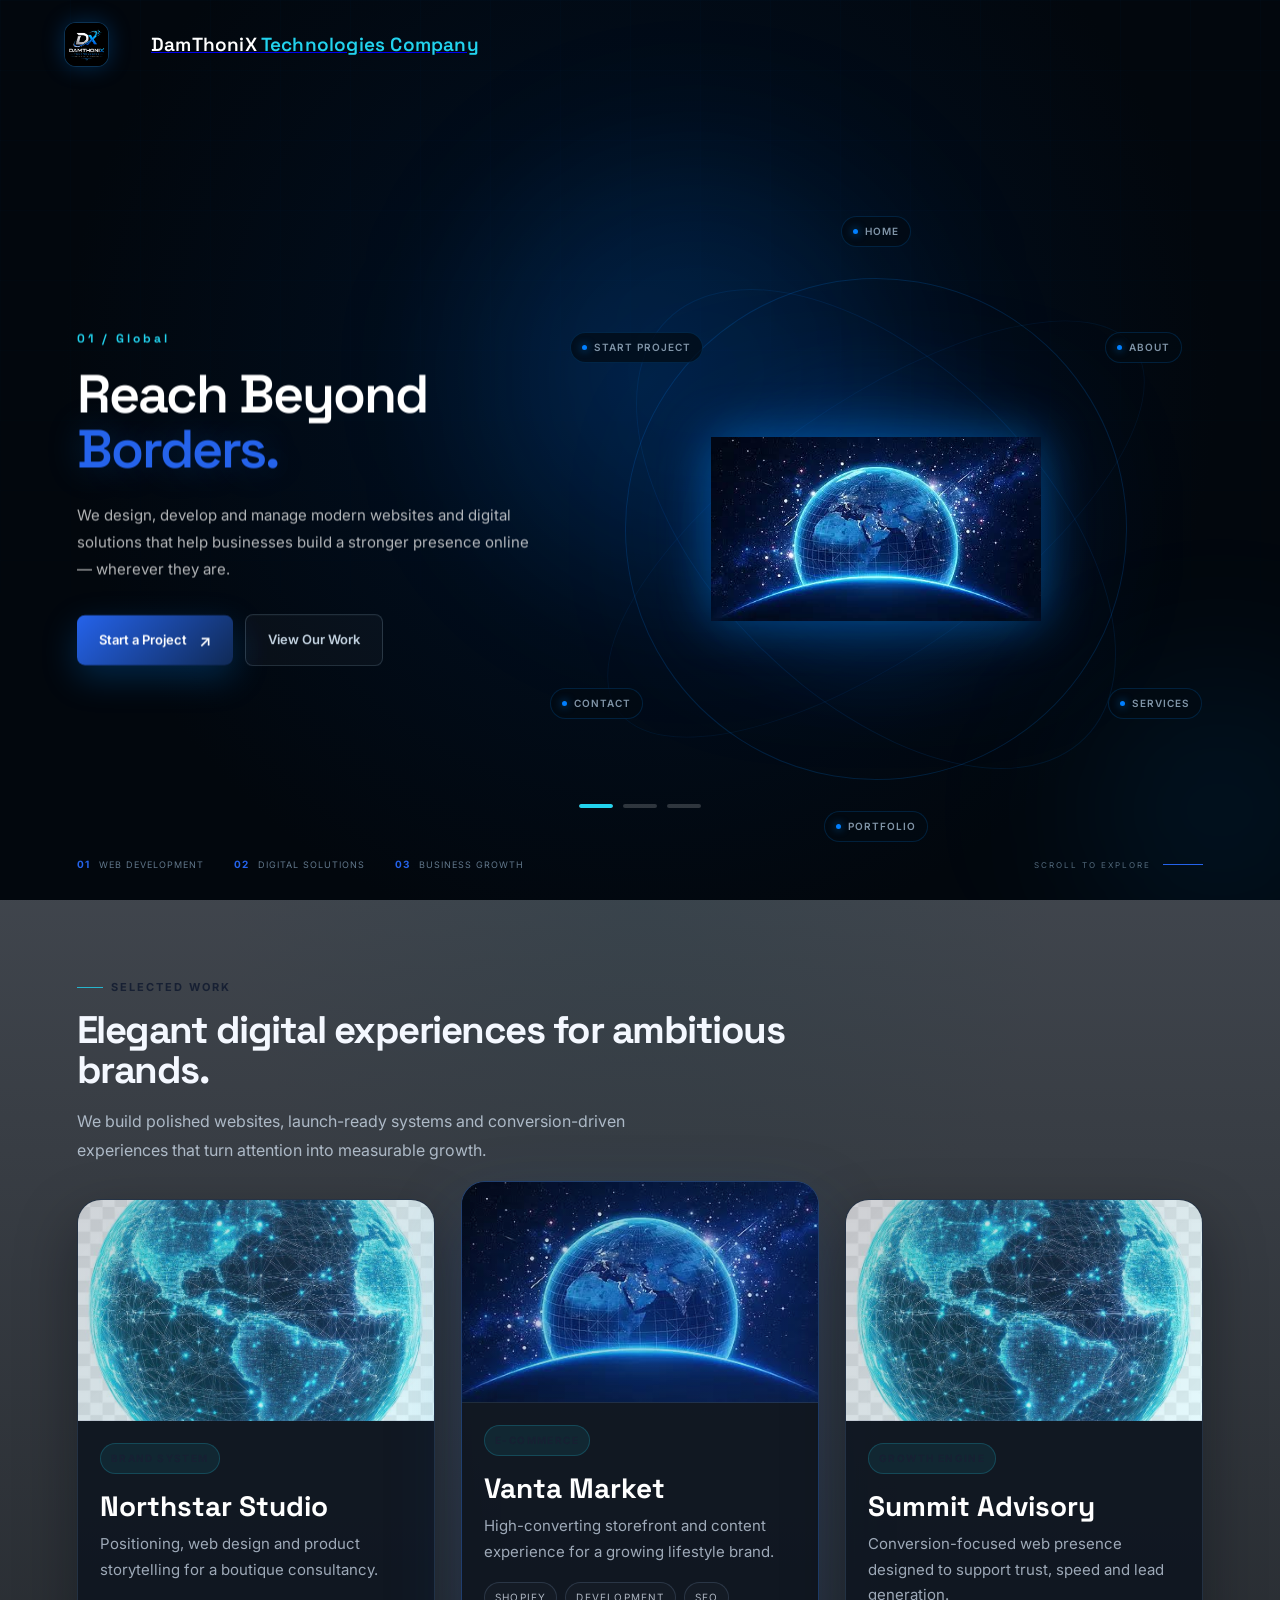
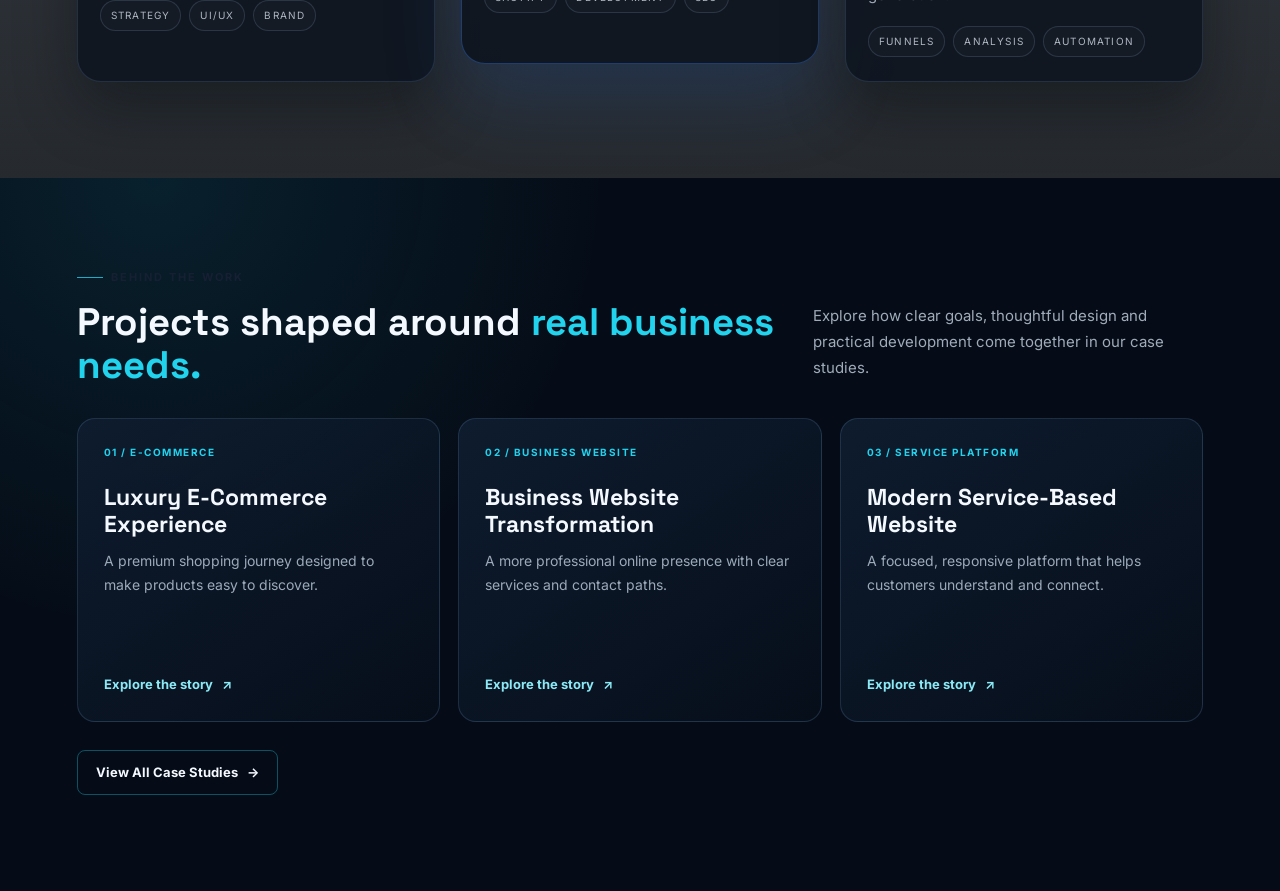
==== commit 40f62415: "Update Gora Malhi Lending Company website" ====
--- a/index.html
+++ b/index.html
@@ -13,6 +13,7 @@
 
     <link rel="stylesheet" href="./css/style.css">
     <link rel="stylesheet" href="./css/brand.css">
+    <link rel="icon" type="image/png" href="./images/DamzyThecx.png">
 </head>
 
 <body>
@@ -645,6 +646,48 @@
         </div>
     </section>
 
+    <section class="case-preview-section" aria-labelledby="case-preview-heading">
+        <div class="case-preview-shell">
+            <div class="case-preview-heading">
+                <div>
+                    <span class="section-kicker">BEHIND THE WORK</span>
+                    <h2 id="case-preview-heading">Projects shaped around <span>real business needs.</span></h2>
+                </div>
+                <p>
+                    Explore how clear goals, thoughtful design and practical development
+                    come together in our case studies.
+                </p>
+            </div>
+
+            <div class="case-preview-grid">
+                <a class="case-preview-card" href="case-studies.html#case-study-1">
+                    <span class="case-preview-number">01 / E-COMMERCE</span>
+                    <h3>Luxury E-Commerce Experience</h3>
+                    <p>A premium shopping journey designed to make products easy to discover.</p>
+                    <span class="case-preview-link">Explore the story <span aria-hidden="true">↗</span></span>
+                </a>
+
+                <a class="case-preview-card" href="case-studies.html#case-study-2">
+                    <span class="case-preview-number">02 / BUSINESS WEBSITE</span>
+                    <h3>Business Website Transformation</h3>
+                    <p>A more professional online presence with clear services and contact paths.</p>
+                    <span class="case-preview-link">Explore the story <span aria-hidden="true">↗</span></span>
+                </a>
+
+                <a class="case-preview-card" href="case-studies.html#case-study-3">
+                    <span class="case-preview-number">03 / SERVICE PLATFORM</span>
+                    <h3>Modern Service-Based Website</h3>
+                    <p>A focused, responsive platform that helps customers understand and connect.</p>
+                    <span class="case-preview-link">Explore the story <span aria-hidden="true">↗</span></span>
+                </a>
+            </div>
+
+            <a class="case-preview-all" href="case-studies.html">
+                View All Case Studies <span aria-hidden="true">→</span>
+            </a>
+        </div>
+    </section>
+
     <script src="./js/script.js"></script>
 
 </body>
--- a/css/style.css
+++ b/css/style.css
@@ -993,8 +993,8 @@
     position: relative;
     padding: 70px 6vw 96px;
     background:
-        radial-gradient(circle at top, rgba(34, 211, 238, 0.12), transparent 28%),
-        linear-gradient(180deg, #07111d 0%, #02070d 100%);
+        linear-gradient(rgba(3, 10, 20, .76), rgba(2, 7, 13, .86)),
+        radial-gradient(circle at 50% 0%, rgba(34, 211, 238, .12), transparent 38%);
 }
 
 .portfolio-shell {
@@ -1154,6 +1154,132 @@
     transform: translateY(-24px);
 }
 
+/* =========================================
+   CASE STUDIES PREVIEW
+========================================= */
+
+.case-preview-section {
+    padding: 82px 6vw 96px;
+    background:
+        radial-gradient(circle at 12% 0%, rgba(34, 211, 238, .1), transparent 34%),
+        #050c17;
+}
+
+.case-preview-shell {
+    max-width: 1280px;
+    margin: 0 auto;
+}
+
+.case-preview-heading {
+    display: flex;
+    align-items: flex-end;
+    justify-content: space-between;
+    gap: 36px;
+    margin-bottom: 32px;
+}
+
+.case-preview-heading > div {
+    max-width: 700px;
+}
+
+.case-preview-heading h2 {
+    margin: 0;
+    color: #f4f8ff;
+    font-family: "Space Grotesk", sans-serif;
+    font-size: clamp(30px, 3vw, 46px);
+    line-height: 1.12;
+}
+
+.case-preview-heading h2 span {
+    color: #22d3ee;
+}
+
+.case-preview-heading > p {
+    max-width: 390px;
+    margin: 0 0 4px;
+    color: rgba(203, 216, 231, .78);
+    font-size: 15px;
+    line-height: 1.75;
+}
+
+.case-preview-grid {
+    display: grid;
+    grid-template-columns: repeat(3, minmax(0, 1fr));
+    gap: 18px;
+}
+
+.case-preview-card {
+    display: flex;
+    min-height: 250px;
+    flex-direction: column;
+    align-items: flex-start;
+    padding: 26px;
+    border: 1px solid rgba(118, 166, 214, .2);
+    border-radius: 18px;
+    background: linear-gradient(145deg, rgba(14, 29, 47, .96), rgba(7, 15, 27, .92));
+    text-decoration: none;
+    transition: transform .25s ease, border-color .25s ease, box-shadow .25s ease;
+}
+
+.case-preview-card:hover,
+.case-preview-card:focus-visible {
+    transform: translateY(-5px);
+    border-color: rgba(34, 211, 238, .55);
+    box-shadow: 0 20px 50px rgba(0, 95, 180, .17);
+}
+
+.case-preview-number {
+    color: #22d3ee;
+    font-size: 10px;
+    font-weight: 700;
+    letter-spacing: 1.5px;
+}
+
+.case-preview-card h3 {
+    margin: 24px 0 10px;
+    color: #f4f8ff;
+    font-family: "Space Grotesk", sans-serif;
+    font-size: 23px;
+    line-height: 1.2;
+}
+
+.case-preview-card p {
+    margin: 0 0 22px;
+    color: rgba(203, 216, 231, .76);
+    font-size: 14px;
+    line-height: 1.7;
+}
+
+.case-preview-link,
+.case-preview-all {
+    display: inline-flex;
+    align-items: center;
+    gap: 9px;
+    color: #8be9f5;
+    font-size: 13px;
+    font-weight: 700;
+}
+
+.case-preview-link {
+    margin-top: auto;
+}
+
+.case-preview-all {
+    margin-top: 28px;
+    padding: 12px 18px;
+    border: 1px solid rgba(34, 211, 238, .35);
+    border-radius: 8px;
+    color: #f4f8ff;
+    text-decoration: none;
+    transition: background .2s ease, border-color .2s ease;
+}
+
+.case-preview-all:hover,
+.case-preview-all:focus-visible {
+    border-color: #22d3ee;
+    background: rgba(34, 211, 238, .1);
+}
+
 
 /* =========================================
    RESPONSIVE
@@ -1215,6 +1341,19 @@
     .hero { min-height: 900px; }
     .hero-viewport { min-height: 860px; }
 
+    .top-header .logo {
+        min-width: 0;
+        gap: 12px;
+    }
+
+    .top-header {
+        box-sizing: border-box;
+    }
+
+    .top-header .logo h1 {
+        font-size: clamp(14px, 4.5vw, 17px);
+    }
+
     .scene-content { margin-top: 40px; }
 
     .scene-heading {
@@ -1225,7 +1364,13 @@
     .scene-description { font-size: 13px; line-height: 1.7; }
 
     .hero-buttons { flex-direction: column; width: 100%; }
-    .primary-btn, .secondary-btn { width: 100%; }
+    .primary-btn,
+    .secondary-btn {
+        box-sizing: border-box;
+        width: 100%;
+        max-width: 100%;
+        min-width: 0;
+    }
 
     .globe-stage { width: 380px; height: 380px; top: 640px; }
     .globe-wrapper { width: 200px; height: 200px; }
@@ -1249,6 +1394,16 @@
         grid-template-columns: 1fr;
     }
 
+    .case-preview-heading {
+        align-items: flex-start;
+        flex-direction: column;
+        gap: 16px;
+    }
+
+    .case-preview-grid {
+        grid-template-columns: 1fr;
+    }
+
     .featured-card {
         transform: none;
     }
@@ -1265,6 +1420,15 @@
         padding-bottom: 72px;
     }
 
+    .case-preview-section {
+        padding: 62px 5vw 72px;
+    }
+
+    .case-preview-card {
+        min-height: 220px;
+        padding: 22px;
+    }
+
     .portfolio-intro p {
         font-size: 14px;
     }
